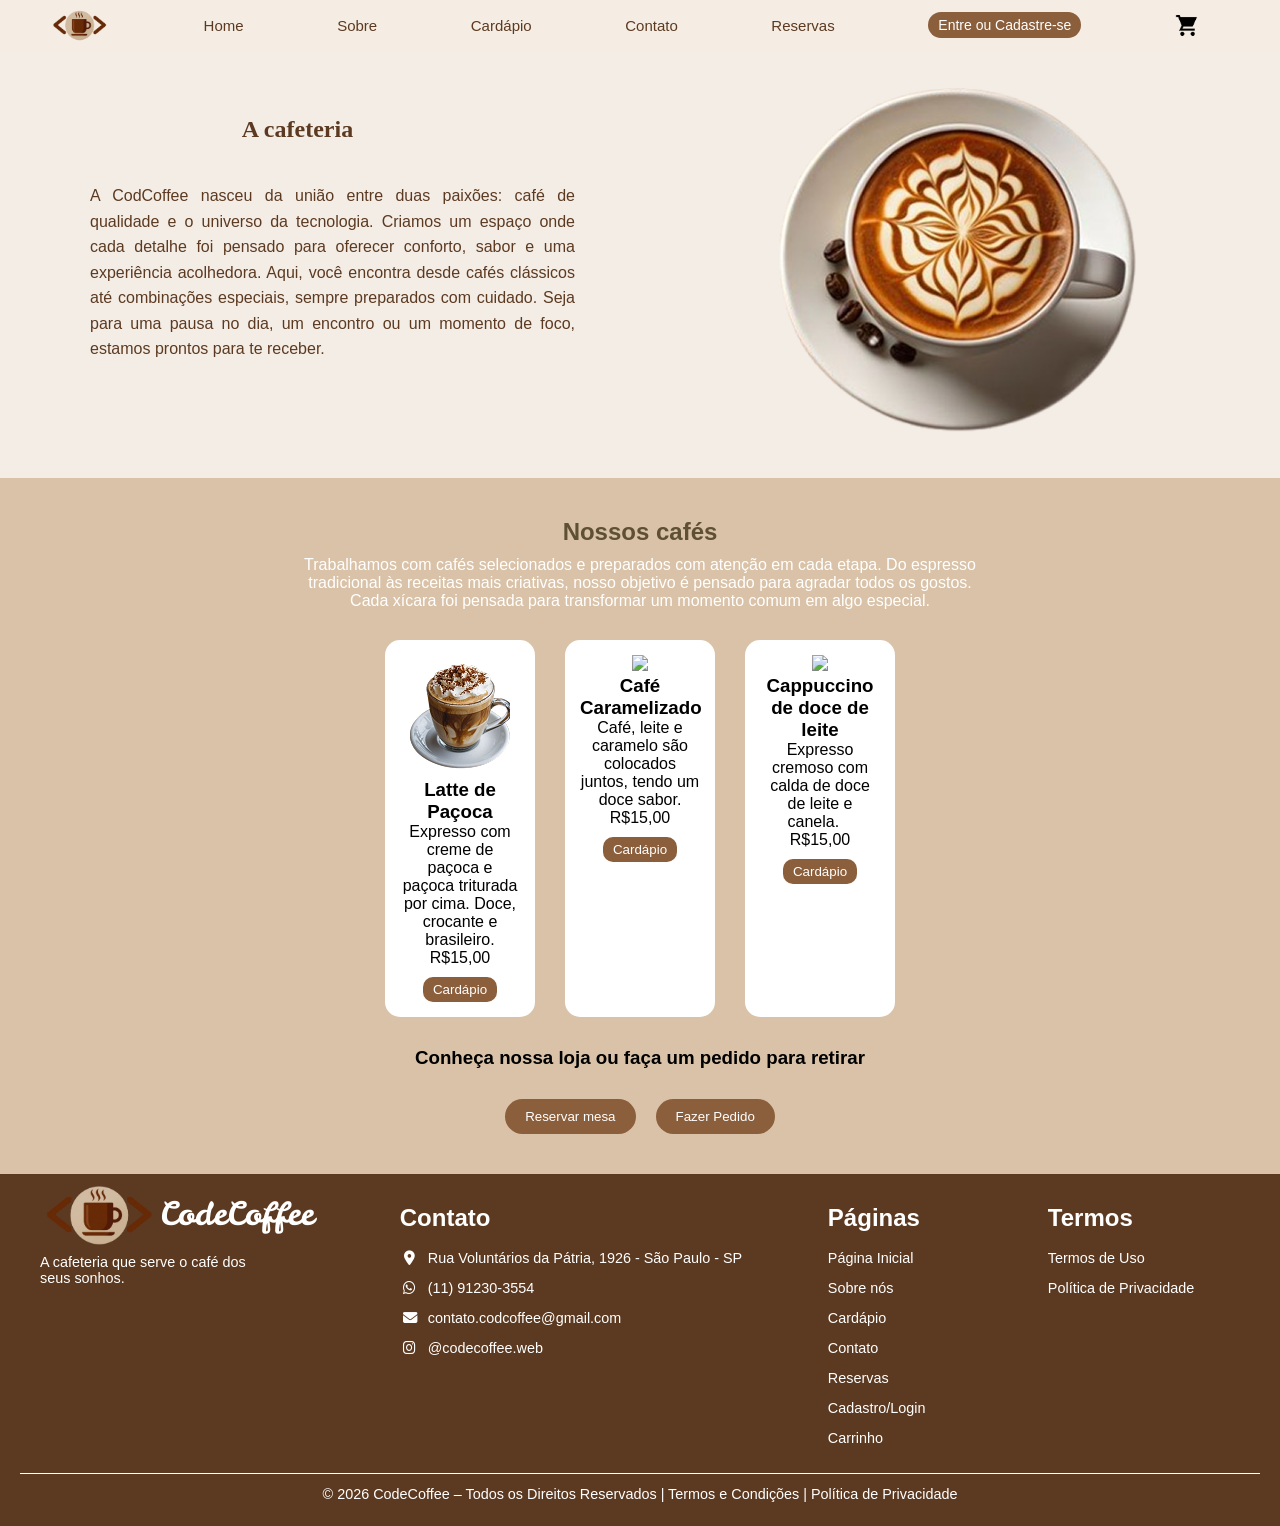
==== frontend/pages-html/Index.html @ 95d04fbb "feat: adicao da navbar, footer, pagina sobre, backend e edicao de pastas" ====
<!DOCTYPE html>
<html lang="pt-br">
<head>
    <meta charset="UTF-8">
    <title>Cod&Coffee</title>
    <link rel="stylesheet" href="../pages-css/style.css">
    <link rel="stylesheet" href="../pages-css/navbar.css">
    <link rel="stylesheet" href="../pages-css/footer.css">
    <link rel="stylesheet" href="https://cdnjs.cloudflare.com/ajax/libs/font-awesome/6.4.0/css/all.min.css"/>
</head>
<body>

<header>

    <nav>
        <div class="navbar">
            <img src="../img/logo.png" alt="Logo Code&Coffee" class="logo">
            <a href="../pages-html/Index.html">Home</a>
            <a href="../pages-html/sobre.html">Sobre</a>
            <a href="../pages-html/produtos.html">Cardápio</a>
            <a href="../pages-html/contato.html">Contato</a>
            <a href="../pages-html/reservas.html">Reservas</a>
            <a href="../pages-html/entrar.html" id="entre">Entre ou Cadastre-se</a>
            <a href="../pages-html/carrinho.html">
                <img src="../img/carrinho.png" alt="Carrinho" class="carrinho">
            </a>
        </div>
    </nav>
</header>

<section class="hero">
    <div class="text">
        <h2>A cafeteria</h2>
        <p>
            A CodCoffee nasceu da união entre duas paixões: café de qualidade e o universo da tecnologia.
            Criamos um espaço onde cada detalhe foi pensado para oferecer conforto, sabor e uma experiência acolhedora.
            Aqui, você encontra desde cafés clássicos até combinações especiais, sempre preparados com cuidado.
            Seja para uma pausa no dia, um encontro ou um momento de foco, estamos prontos para te receber.
        </p>
    </div>

    <div class="image">
        <img src="../img/cafe.png" alt="Café">
    </div>
</section>

<section class="cafes">
    <h2>Nossos cafés</h2>
    <p>
        Trabalhamos com cafés selecionados e preparados com atenção em cada etapa. Do espresso tradicional às receitas mais criativas, nosso objetivo é pensado para agradar todos os gostos. Cada xícara foi pensada para transformar um momento comum em algo especial.
    </p>

    <div class="cards">
        <div class="card">
            <img src="../img/late_pacoca.png" alt="Latte de Paçoca">
            <h3>Latte de Paçoca</h3>
            <p1>Expresso com creme de paçoca e paçoca triturada por cima. 
              Doce, crocante e brasileiro.</p1>
            
            <p2>R$15,00</p2>
            <button>Cardápio</button>
        </div>

        <div class="card">
            <img src="../img/Caramelizado.png">
            <h3>Café Caramelizado</h3>
            <p1>Café, leite e caramelo são colocados juntos, tendo um doce sabor.</p1>
            <p2>R$15,00</p2>
            <button>Cardápio</button>
        </div>

        <div class="card">
            <img src="../img/Cappuccino.png">
            <h3>Cappuccino de doce de leite</h3>
            <p1>Expresso cremoso com calda 
              de doce de leite e canela.
            ­­ ­ ­ </p1>
            <p2>R$15,00</p2>
            <button>Cardápio</button>
        </div>
    </div>

    <h3 class="cta">Conheça nossa loja ou faça um pedido para retirar</h3>

    <div class="buttons">
        <button class="reserva">Reservar mesa</button>
        <button class="pedido">Fazer Pedido</button>
    </div>
</section>

<footer class="container-footer">
        <div class="footer-content">
            <div class="logo-footer">
                <div class="logo-img">
                    <img src="../img/logo.png" alt="logo">
                    <p>CodeCoffee</p>
                </div>
                <p class="text">A cafeteria que serve o café dos <br> seus sonhos.</p>
            </div>
            <div class="footer-contato">
                <h2>Contato</h2>
                <ul>
                    <li><a href="https://maps.app.goo.gl/N3XSoY1Hyw9yUpo69"><i class="fas fa-map-marker-alt"></i>Rua Voluntários da Pátria, 1926 - São Paulo - SP</a></li>
                    <li><a href="#"><i class="fab fa-whatsapp"></i>(11) 91230-3554</a></li>
                    <li><a href="#"><i class="fas fa-envelope"></i>contato.codcoffee@gmail.com</a></li>
                    <li><a href="#"><i class="fab fa-instagram"></i>@codecoffee.web</a></li>
                </ul>
            </div>

            <div class="footer-pages">
                <h2>Páginas</h2>
                <ul>
                    <li><a href="../pages-html/Index.html">Página Inicial</a></li>
                    <li><a href="../pages-html/sobre.html">Sobre nós</a></li>
                    <li><a href="../pages-html/cardapio.html">Cardápio</a></li>
                    <li><a href="../pages-html/contato.html">Contato</a></li>
                    <li><a href="../pages-html/reservas.html">Reservas</a></li>
                    <li><a href="../pages-html/cadastro.html">Cadastro/Login</a></li>
                    <li><a href="../pages-html/carrinho.html">Carrinho</a></li>
                </ul>
            </div>
        
            <div class="footer-termos">
                <h2>Termos</h2>
                <ul>
                    <li><a href="#">Termos de Uso</a></li>
                    <li><a href="#">Política de Privacidade</a></li>
                </ul>
            </div>
        </div>
        <div class="footer-politicas">
            <p>© 2026 CodeCoffee – Todos os Direitos Reservados | Termos e Condições | Política de Privacidade</p>
        </div>
    </footer>

</body>
</html>
---- frontend/pages-css/style.css ----
*{
    margin: 0;
    padding: 0;
    box-sizing: border-box;
    font-family: Arial, sans-serif;
}

body {
    background-color: #f4ede6;
}

/* NAVBAR */

header{
    height: 50px;
}


/* HERO */
.hero {
    display: flex;
    align-items: center;
    margin-left: 20px;
    margin-right: 20px;
}

.hero .text{
    margin-bottom: 50px;
}

.hero h2{
    display: block;
    margin-bottom: 40px;
    text-align: center;
    font-family: playfair display, serif;
    width: 75%;
    color: #5C3A21;
}

.hero p {
    line-height: 1.6;
    text-align: justify;
    color:#5C3A21;
    font-family: poppins, sans-serif;
    width: 75%;
    padding-left: 70px;
}

.hero .image img {
    width: 400px;
    margin-right: 100px;
}

/* CAFÉS */
.cafes {
    background: #d9c2a7;
    padding: 40px;
    text-align: center;
}

.cafes h2 {
    margin-bottom: 10px;
    color:#5f5033;
}

.cafes p {
    max-width: 700px;
    margin: 0 auto 30px;
    color:#ffffff;
}

.cards {
    display: flex;
    justify-content: center;
    gap: 30px;
}

.card {
    background: white;
    padding: 15px;
    border-radius: 15px;
    width: 150px;
}

.card img {
    width: 100px;
}

.card button {
    margin-top: 10px;
    background: #8b5e3c;
    color: white;
    border: none;
    padding: 5px 10px;
    border-radius: 10px;
}

/* BOTÕES */
.cta {
    margin: 30px 0;
}

.buttons {
    display: flex;
    justify-content: center;
    gap: 20px;
}

.reserva, .pedido {
    background: #8b5e3c;
    color: white;
    border: none;
    padding: 10px 20px;
    border-radius: 20px;
    cursor: pointer;
}







/* SOBRE */

.sobre {
    padding: 40px;
    text-align: center;
}

.sobre-content {
    display: flex;
    justify-content: space-between;
    align-items: center;
    margin-top: 15px;
    color:rgb(133, 116, 93)
}
.sobre h2 {
    color:rgb(87, 73, 54)
}

.sobre .texto {
    width: 50%;
    text-align: left;
    font: size 50px; ;
    color:rgb(117, 103, 84)
}

.imagens-sobre {
    
    display: flex;
    gap: 25px;
}

.imagens-sobre img {
    width: 250px;
    height: 350px;
    border-radius: 15px;
}
.porque h2 {
    color:rgb(73, 62, 45)
}

/* POR QUE */
.porque {
    background: #d9c2a7;
    padding: 40px;
    text-align: center;
}

.porque p {
    max-width: 700px;
    margin: 20px auto;
    color:rgb(99, 85, 67)
}

.galeria {
    display: flex;
    justify-content: center;
    gap: 30px;
    margin-top: 20px;
}

.galeria img {
    width: 200px;
    border-radius: 10px;
}
---- frontend/pages-css/navbar.css ----
body{
    margin: 0;
    padding: 0;
}


.navbar {
    position: fixed;
    display: flex;
    align-items: center;
    justify-content: space-between;
    background-color: #F5EDE3;
    height: 50px;
    width: 100%;
}

.navbar a{
    align-items: center;
    font-size: 15px;
    color: #5C3A21;
    font-family: poppins, sans-serif;
    font-weight: 500;
}

a:link{
    text-decoration: none;
}

.logo {
    width: 60px;
    height: auto;
    margin-left: 50px;
}

.carrinho {
    width: 25px;
    height: auto;
    margin-right: 80px;
    float: right;
}

#entre {
    background-color: #8B5E3C;
    color: #ffffff;
    padding: 5px 10px;
    border-radius: 20px;
    font-family: poppins, sans-serif;
    font-size: 14px;
    font-weight: 500;
}
---- frontend/pages-css/footer.css ----
@import url('https://fonts.googleapis.com/css2?family=Leckerli+One&display=swap');

body {
  margin: 0;
  padding: 0;
}

.container-footer {
  background-color: #5C3A21;
  color: #fff;
  padding: 30px 20px 24px;
  font-size: 0.9rem;
  box-sizing: border-box;
}

.container-footer h2,
.container-footer p,
.container-footer ul,
.container-footer li {
  margin: 0;
  padding: 0;
}

.footer-content {
  display: flex;
  flex-wrap: wrap;
  justify-content: space-between;
  align-items: flex-start;
  gap: 40px;
  max-width: 1200px;
  margin: 0 auto;
}

.footer-content>div {
  flex: 1 1 auto;
  min-width: 180px;
  display: flex;
  flex-direction: column;
}

.logo-img p {
  line-height: 1.2rem;
}

.footer-content h2 {
  margin-bottom: 10px;
  color: #FFFFFF;
  font-family: 'poppins', sans-serif;
  font-size: 1.5rem;
}

.logo-img {
  display: flex;
  margin-bottom: 6px;
}

.logo-img img {
  width: 120px;
  display: block;
  margin-top: -23px;
}

.logo-img p {
  font-size: 2rem;
  color: #fff;
  font-family: 'Leckerli One', cursive;
  margin: 0;
}

.text{
    font-family: 'poppins', sans-serif;
}

.footer-contato ul,
.footer-pages ul,
.footer-termos ul {
  list-style: none;
  margin: 0;
  padding: 0;
}

.footer-contato li,
.footer-pages li,
.footer-termos li {
    margin: 4px 0;
    line-height: 1.8;
    font-family: 'poppins', sans-serif;
}

.footer-contato a,
.footer-pages a,
.footer-termos a {
  text-decoration: none;
  color: #fff;
}

.footer-contato a:hover,
.footer-pages a:hover,
.footer-termos a:hover {
  color: #a79174;
}

.footer-contato i {
  margin-right: 8px;
  width: 20px;
  text-align: center;
  color: #fff;
  display: inline-block;
}

.footer-politicas {
  text-align: center;
  font-size: 0.9rem;
  margin-top: 18px;
  border-top: 1px solid #fff;
  padding-top: 12px;
}

@media (max-width: 768px) {
  .container-footer {
    padding: 14px 16px 18px;
  }

  .footer-content {
    flex-direction: column;
    align-items: center;
    text-align: center;
    gap: 20px;
  }

  .footer-content>div {
    width: 100%;
    align-items: center;
  }

  .logo-img {
    justify-content: center;
  }

  .footer-contato i {
    display: inline-block;
  }
}
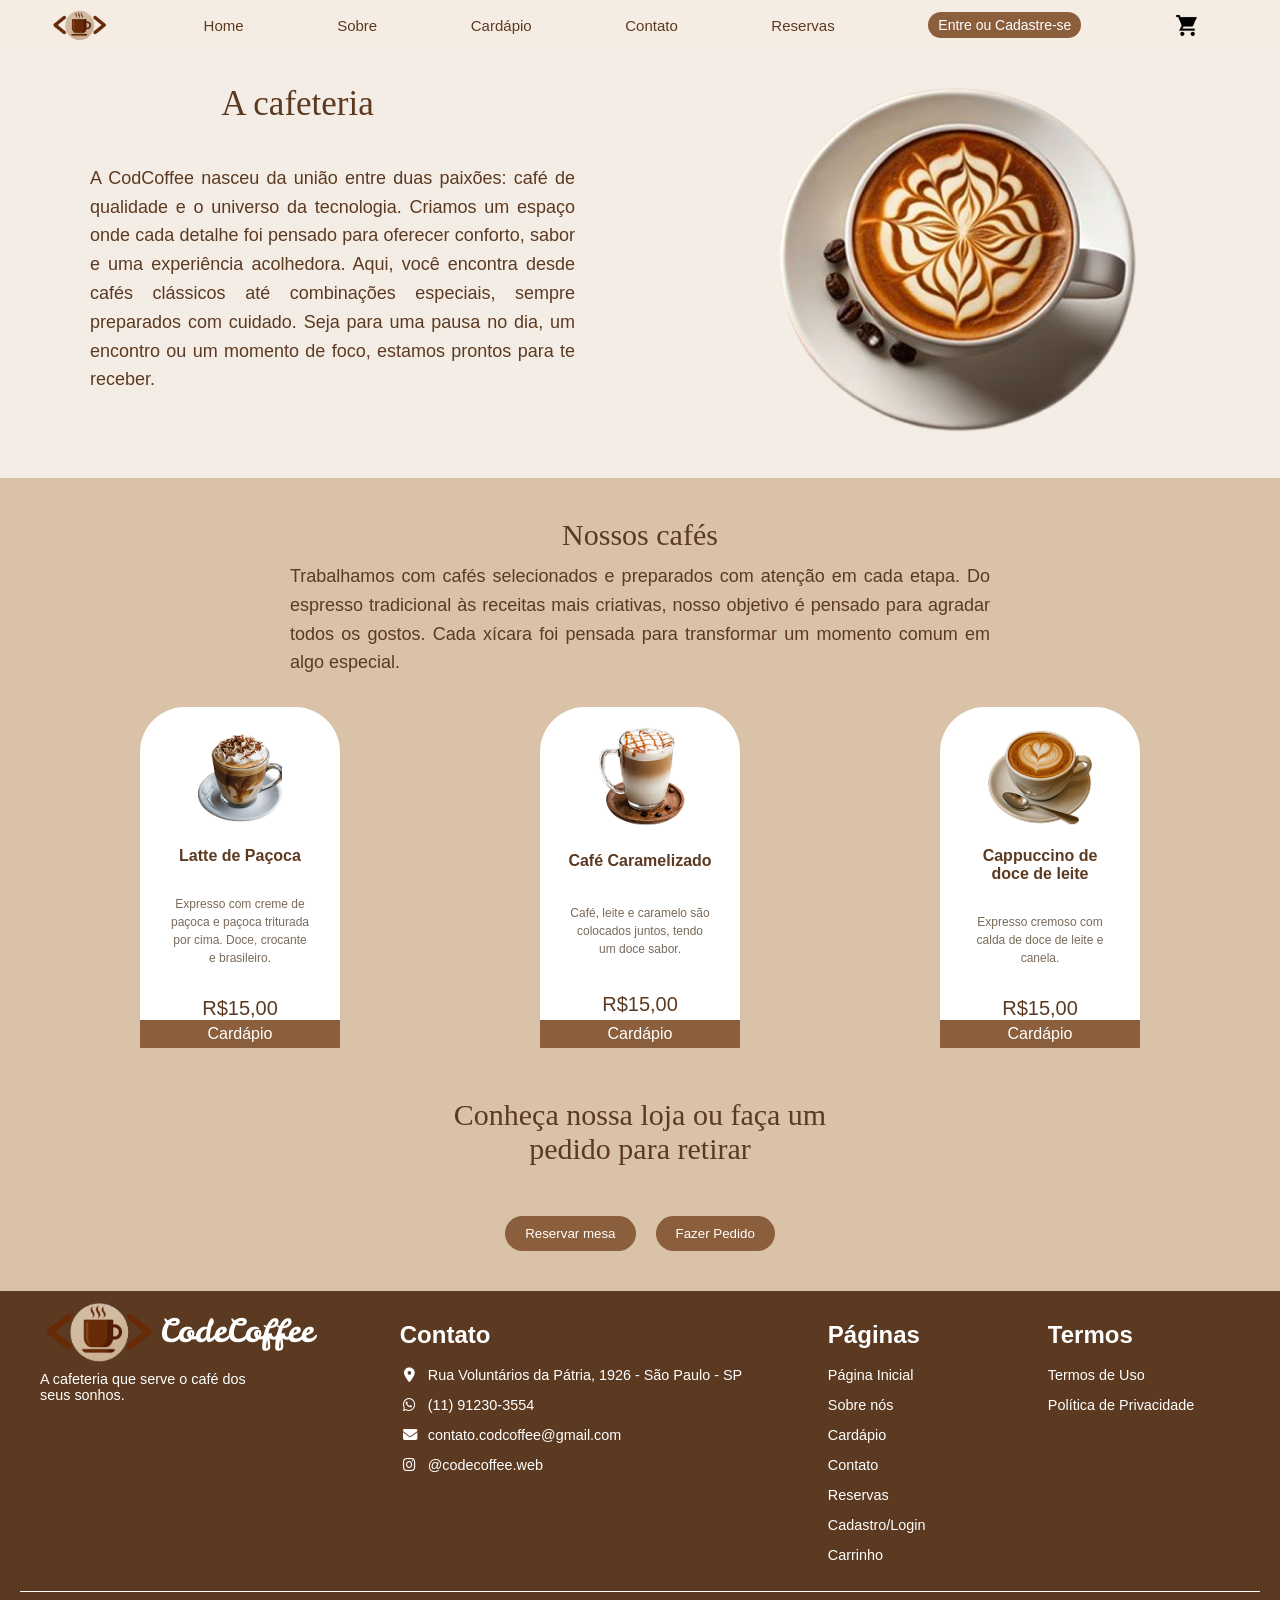
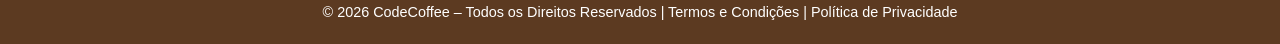
==== commit 6759124f: "feat: adicao de elementos no css" ====
--- a/frontend/pages-html/Index.html
+++ b/frontend/pages-html/Index.html
@@ -46,7 +46,7 @@
 
 <section class="cafes">
     <h2>Nossos cafés</h2>
-    <p>
+    <p class="text">
         Trabalhamos com cafés selecionados e preparados com atenção em cada etapa. Do espresso tradicional às receitas mais criativas, nosso objetivo é pensado para agradar todos os gostos. Cada xícara foi pensada para transformar um momento comum em algo especial.
     </p>
 
@@ -54,29 +54,25 @@
         <div class="card">
             <img src="../img/late_pacoca.png" alt="Latte de Paçoca">
             <h3>Latte de Paçoca</h3>
-            <p1>Expresso com creme de paçoca e paçoca triturada por cima. 
-              Doce, crocante e brasileiro.</p1>
-            
-            <p2>R$15,00</p2>
-            <button>Cardápio</button>
+            <p class="card-desc">Expresso com creme de paçoca e paçoca triturada por cima. Doce, crocante e brasileiro.</p>
+            <p class="card-valor">R$15,00</p>
+            <div class="btn-cardapio" type="button">Cardápio</div>
         </div>
 
         <div class="card">
-            <img src="../img/Caramelizado.png">
+            <img src="../img/cafe_caramelizado.png">
             <h3>Café Caramelizado</h3>
-            <p1>Café, leite e caramelo são colocados juntos, tendo um doce sabor.</p1>
-            <p2>R$15,00</p2>
-            <button>Cardápio</button>
+            <p class="card-desc">Café, leite e caramelo são colocados juntos, tendo um doce sabor.</p>
+            <p class="card-valor">R$15,00</p>
+            <div class="btn-cardapio" type="button">Cardápio</div>
         </div>
 
         <div class="card">
-            <img src="../img/Cappuccino.png">
+            <img src="../img/capuccino.png">
             <h3>Cappuccino de doce de leite</h3>
-            <p1>Expresso cremoso com calda 
-              de doce de leite e canela.
-            ­­ ­ ­ </p1>
-            <p2>R$15,00</p2>
-            <button>Cardápio</button>
+            <p class="card-desc">Expresso cremoso com calda de doce de leite e canela.</p>
+            <p class="card-valor">R$15,00</p>
+            <div class="btn-cardapio" type="button">Cardápio</div>
         </div>
     </div>
 
--- a/frontend/pages-css/style.css
+++ b/frontend/pages-css/style.css
@@ -36,6 +36,8 @@
     font-family: playfair display, serif;
     width: 75%;
     color: #5C3A21;
+    font-weight: normal;
+    font-size: 35px;
 }
 
 .hero p {
@@ -45,6 +47,7 @@
     font-family: poppins, sans-serif;
     width: 75%;
     padding-left: 70px;
+    font-size: 18px;
 }
 
 .hero .image img {
@@ -61,44 +64,90 @@
 
 .cafes h2 {
     margin-bottom: 10px;
-    color:#5f5033;
-}
-
-.cafes p {
+    color:#5C3A21;
+    font-weight: normal;
+    font-family: playfair display, serif;
+    font-size: 30px;
+}
+
+.cafes .text {
     max-width: 700px;
     margin: 0 auto 30px;
-    color:#ffffff;
+    color: #5C3A21;
+    text-align: justify;
+    font-family: poppins, sans-serif;
+    line-height: 1.6;
+    font-size: 18px;
 }
 
 .cards {
     display: flex;
     justify-content: center;
-    gap: 30px;
+    gap: 200px;
 }
 
 .card {
-    background: white;
-    padding: 15px;
-    border-radius: 15px;
-    width: 150px;
+    display: flex;
+    flex-direction: column;
+    background: white;;
+    border-radius: 45px 45px 0 0;
+    width: 200px;
+    margin-bottom: 0%;
+    align-items: center;
+    justify-content: space-between;
+}
+
+.card h3{
+    color: #5C3A21;
+    font-family: poppins, sans-serif;
+    font-size: 16px;
+    justify-content: center;
+    width:75%;
+    margin: 0 auto 30px;
+}
+
+.card-valor{
+    text-align: center;
+    font-size: 20px;
+    font-family: poppins, sans-serif;
+    color: #5C3A21;
+    margin: 0 auto 0;
+}
+
+.card .card-desc{
+    text-align: center;
+    margin-left: 30px;
+    color: #7A6A5A;
+    font-family: poppins, sans-serif;
+    width: 70%;
+    font-size: 12px;
+    line-height: 1.5;
+    margin-top: 10px;
+    margin: 0 auto 30px;
 }
 
 .card img {
-    width: 100px;
-}
-
-.card button {
-    margin-top: 10px;
+    width: auto;
+    height: 100px;
+    margin: 20px auto;
+}
+
+.card .btn-cardapio {
     background: #8b5e3c;
     color: white;
-    border: none;
     padding: 5px 10px;
-    border-radius: 10px;
+    width: 100%;
+    margin-top: 0;
 }
 
 /* BOTÕES */
 .cta {
-    margin: 30px 0;
+    margin: 50px auto;
+    color: #5C3A21;
+    font-family: playfair display, serif;
+    font-weight: normal;
+    font-size: 30px;
+    width: 35%;
 }
 
 .buttons {
@@ -184,5 +233,5 @@
 
 .galeria img {
     width: 200px;
-    border-radius: 10px;
+    border-radius: 1;
 }
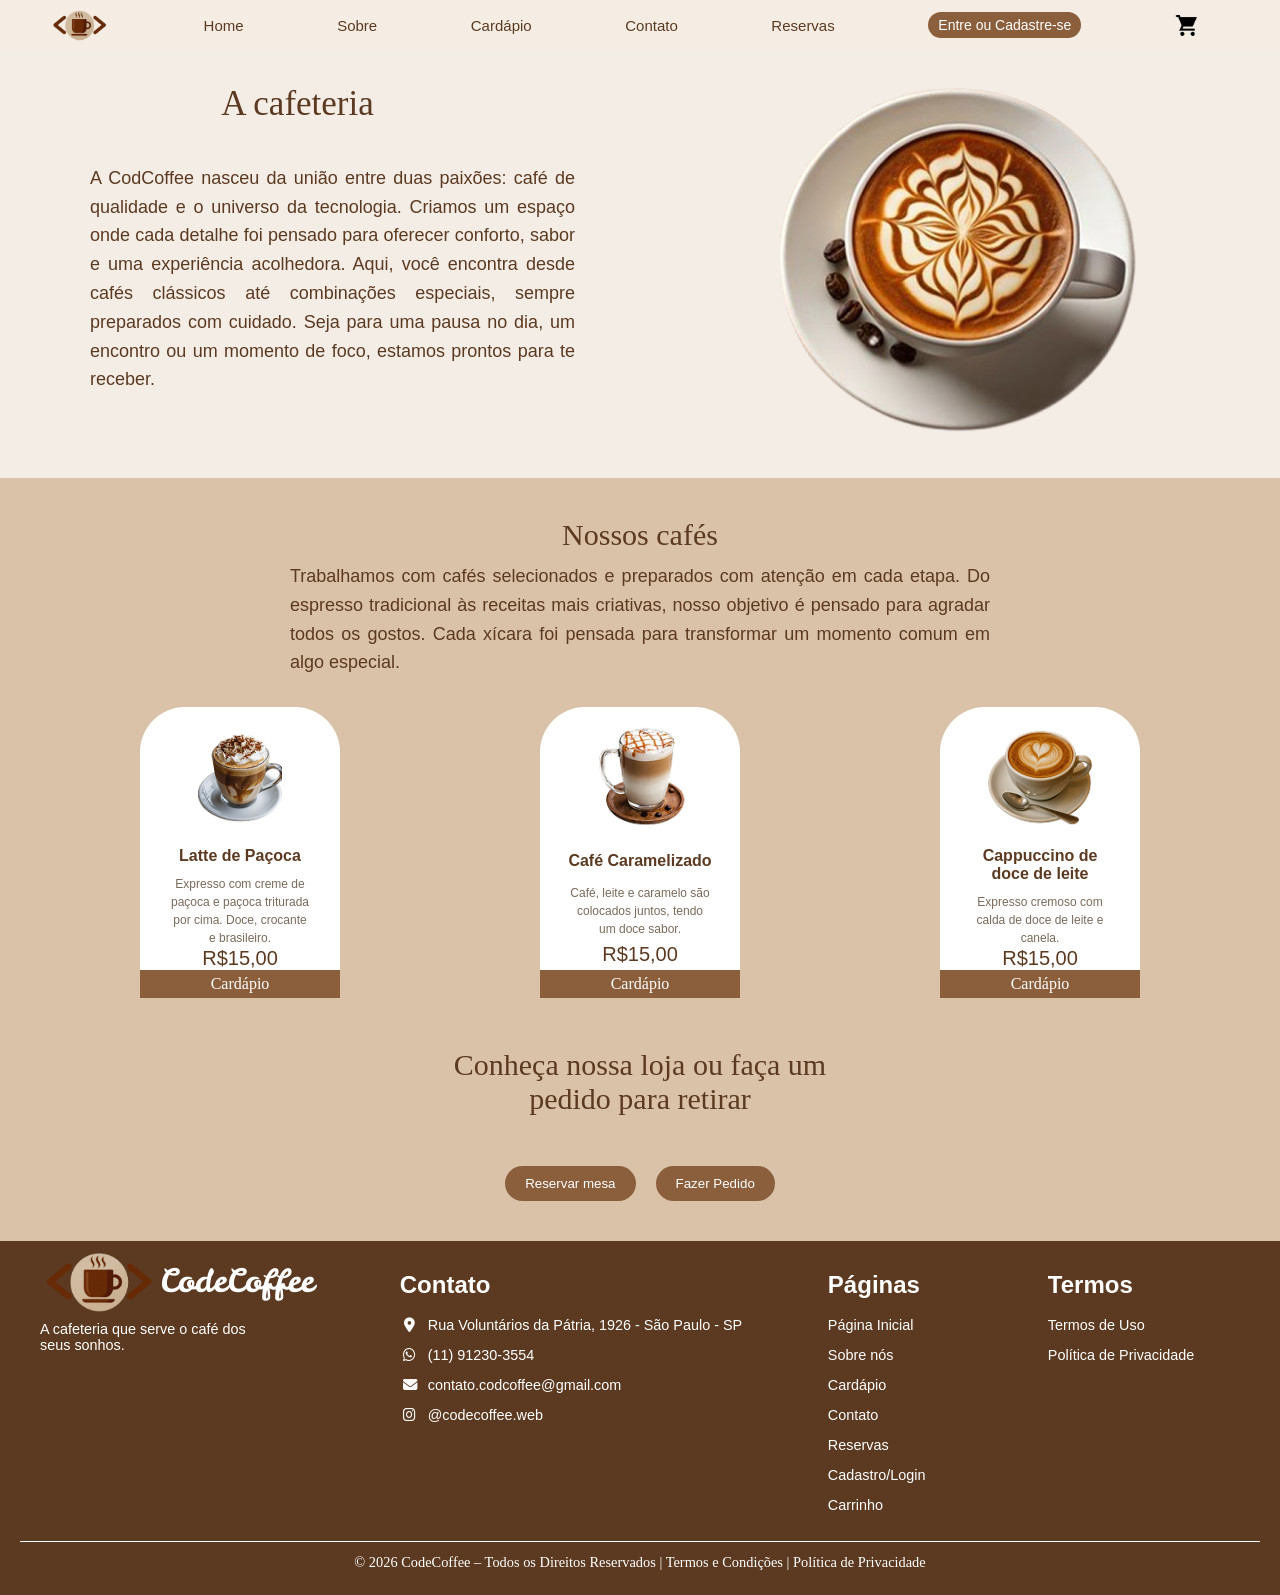
==== commit c36a7bd4: "fix: regularizacao dos links da navbar" ====
--- a/frontend/pages-html/Index.html
+++ b/frontend/pages-html/Index.html
@@ -17,7 +17,7 @@
             <img src="../img/logo.png" alt="Logo Code&Coffee" class="logo">
             <a href="../pages-html/Index.html">Home</a>
             <a href="../pages-html/sobre.html">Sobre</a>
-            <a href="../pages-html/produtos.html">Cardápio</a>
+            <a href="../pages-html/cardapio.html">Cardápio</a>
             <a href="../pages-html/contato.html">Contato</a>
             <a href="../pages-html/reservas.html">Reservas</a>
             <a href="../pages-html/entrar.html" id="entre">Entre ou Cadastre-se</a>
--- a/frontend/pages-css/style.css
+++ b/frontend/pages-css/style.css
@@ -3,7 +3,6 @@
     margin: 0;
     padding: 0;
     box-sizing: border-box;
-    font-family: Arial, sans-serif;
 }
 
 body {
@@ -103,7 +102,7 @@
     font-size: 16px;
     justify-content: center;
     width:75%;
-    margin: 0 auto 30px;
+    margin: 0 auto 10px;
 }
 
 .card-valor{
@@ -111,19 +110,17 @@
     font-size: 20px;
     font-family: poppins, sans-serif;
     color: #5C3A21;
-    margin: 0 auto 0;
 }
 
 .card .card-desc{
     text-align: center;
-    margin-left: 30px;
     color: #7A6A5A;
     font-family: poppins, sans-serif;
     width: 70%;
     font-size: 12px;
     line-height: 1.5;
-    margin-top: 10px;
-    margin: 0 auto 30px;
+    margin-top: 0;
+    margin: 0 auto;
 }
 
 .card img {
@@ -166,72 +163,97 @@
 }
 
 
-
-
-
-
-
-/* SOBRE */
+/* PÁGINA SOBRE */
 
 .sobre {
-    padding: 40px;
-    text-align: center;
+    padding: 80px;
+    background-color: #F0E4D7;
 }
 
 .sobre-content {
     display: flex;
     justify-content: space-between;
     align-items: center;
-    margin-top: 15px;
-    color:rgb(133, 116, 93)
-}
+}
+
+.sobre .texto{
+    margin-left: 80px;
+}
+
 .sobre h2 {
-    color:rgb(87, 73, 54)
-}
-
-.sobre .texto {
-    width: 50%;
-    text-align: left;
-    font: size 50px; ;
-    color:rgb(117, 103, 84)
-}
-
-.imagens-sobre {
-    
-    display: flex;
-    gap: 25px;
+    font-size: 30px;
+    color:#5C3A21;
+    font-family: playfair display, serif;
+    margin-bottom: 45px;
+    text-align: center;
+    font-weight: normal;
+}
+
+.sobre p {
+    max-width: 400px;
+    color: #5C3A21;
+    text-align: justify;
+    font-family: poppins, sans-serif;
+    line-height: 1.6;
+    font-size: 18px;
+
 }
 
 .imagens-sobre img {
-    width: 250px;
-    height: 350px;
+    width: auto;
+    height: 300px;
     border-radius: 15px;
 }
+
+.imagens-sobre #img1{
+    top: 50px;
+    position: relative;
+}
+
+.imagens-sobre #img2{
+    z-index: 1;
+    right: 50px;
+    top: -25px;
+    position: relative;
+}
+
+
+
 .porque h2 {
-    color:rgb(73, 62, 45)
+    font-size: 30px;
+    color:#5C3A21;
+    font-family: playfair display, serif;
+    margin-bottom: 20px;
+    text-align: center;
+    font-weight: normal;
 }
 
 /* POR QUE */
 .porque {
-    background: #d9c2a7;
+    background: #FFF6EC;
     padding: 40px;
     text-align: center;
 }
 
 .porque p {
-    max-width: 700px;
-    margin: 20px auto;
-    color:rgb(99, 85, 67)
+    color: #5C3A21;
+    text-align: justify;
+    font-family: poppins, sans-serif;
+    line-height: 1.6;
+    font-size: 18px;
+    padding-left: 200px;
+    padding-right: 200px;
 }
 
 .galeria {
     display: flex;
     justify-content: center;
-    gap: 30px;
+    gap: 100px;
     margin-top: 20px;
 }
 
 .galeria img {
-    width: 200px;
+    width: auto;
+    height: 250px;
     border-radius: 1;
 }
--- a/frontend/pages-css/navbar.css
+++ b/frontend/pages-css/navbar.css
@@ -5,6 +5,7 @@
 
 
 .navbar {
+    z-index: 2;
     position: fixed;
     display: flex;
     align-items: center;
